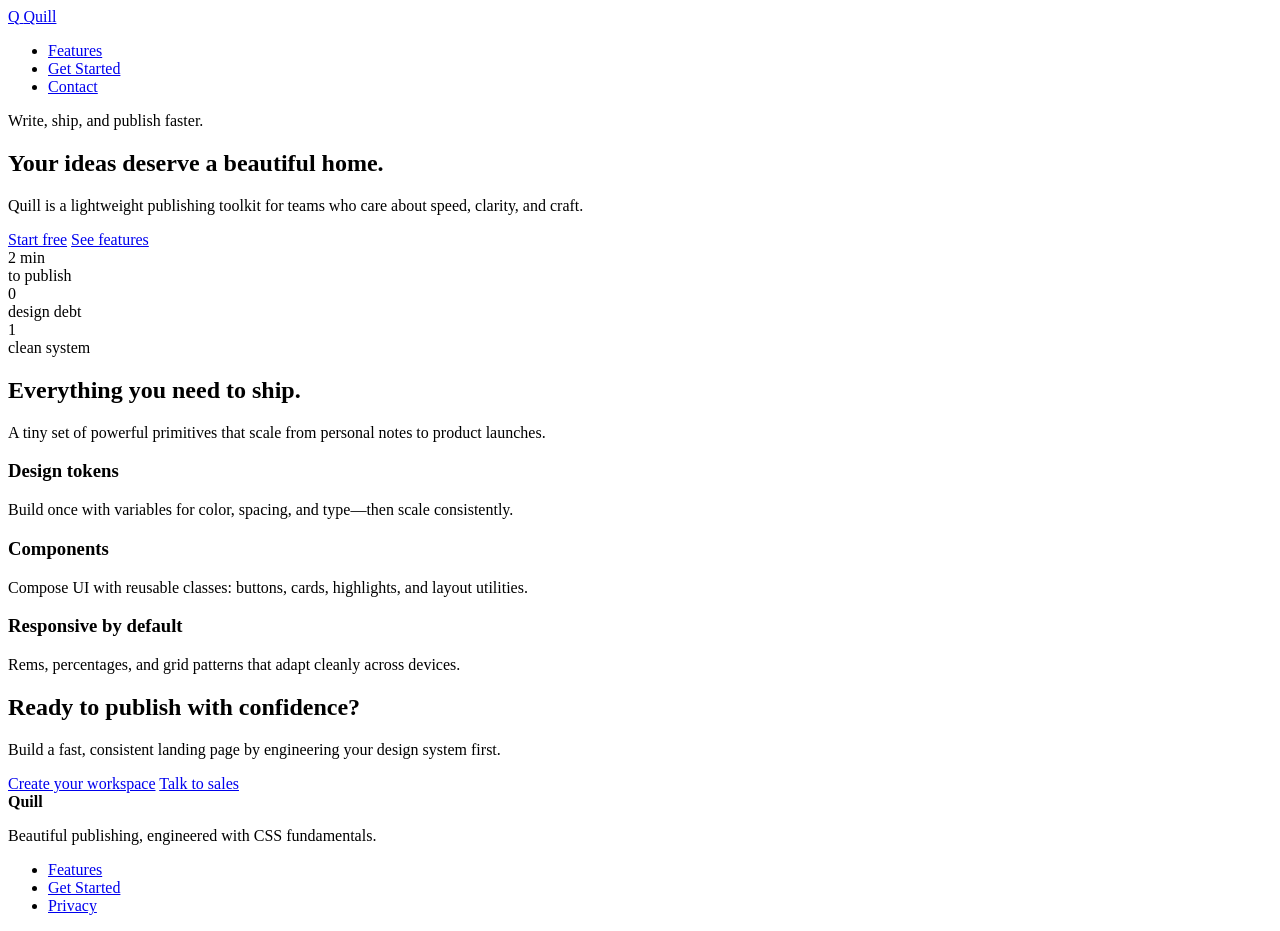
==== 12-capstone-quill-project/starter.html @ 8a32e7b4 "chore: project folder setup" ====
<!doctype html>
<html lang="en">
  <head>
    <meta charset="utf-8" />
    <meta name="viewport" content="width=device-width, initial-scale=1" />
    <title>Quill — Landing Page (Capstone)</title>

    <!-- Phase 2: Add Poppins from Google Fonts (keep or replace as you prefer) -->
    <!--
    <link rel="preconnect" href="https://fonts.googleapis.com" />
    <link rel="preconnect" href="https://fonts.gstatic.com" crossorigin />
    <link
      href="https://fonts.googleapis.com/css2?family=Poppins:wght@400;500;600;700;800&display=swap"
      rel="stylesheet"
    />
    -->

    <link rel="stylesheet" href="./style.css" />
  </head>
  <body>
    <!-- NAV -->
    <header class="site-header">
      <nav class="nav" aria-label="Primary">
        <a class="brand" href="#">
          <span class="brand__mark" aria-hidden="true">Q</span>
          <span class="brand__name">Quill</span>
        </a>

        <ul class="nav__links" role="list">
          <li><a class="nav__link" href="#features">Features</a></li>
          <li><a class="nav__link" href="#cta">Get Started</a></li>
          <li><a class="nav__link" href="#footer">Contact</a></li>
        </ul>
      </nav>
    </header>

    <main>
      <!-- HERO -->
      <section class="hero" aria-label="Hero">
        <div class="hero__inner">
          <p class="highlight">Write, ship, and publish faster.</p>
          <h1 class="hero__title">Your ideas deserve a beautiful home.</h1>
          <p class="hero__subtitle">
            Quill is a lightweight publishing toolkit for teams who care about
            speed, clarity, and craft.
          </p>

          <div class="hero__actions">
            <a class="btn btn--primary" href="#cta">Start free</a>
            <a class="btn btn--outline" href="#features">See features</a>
          </div>

          <div class="hero__meta" aria-label="Product highlights">
            <div class="stat">
              <div class="stat__value">2 min</div>
              <div class="stat__label">to publish</div>
            </div>
            <div class="stat">
              <div class="stat__value">0</div>
              <div class="stat__label">design debt</div>
            </div>
            <div class="stat">
              <div class="stat__value">1</div>
              <div class="stat__label">clean system</div>
            </div>
          </div>
        </div>
      </section>

      <!-- FEATURES -->
      <section id="features" class="features" aria-label="Features">
        <div class="features__inner">
          <header class="section-header">
            <h2 class="section-header__title">Everything you need to ship.</h2>
            <p class="section-header__subtitle">
              A tiny set of powerful primitives that scale from personal notes
              to product launches.
            </p>
          </header>

          <div class="feature-grid">
            <article class="feature">
              <h3 class="feature__title">Design tokens</h3>
              <p class="feature__desc">
                Build once with variables for color, spacing, and type—then
                scale consistently.
              </p>
            </article>

            <article class="feature">
              <h3 class="feature__title">Components</h3>
              <p class="feature__desc">
                Compose UI with reusable classes: buttons, cards, highlights,
                and layout utilities.
              </p>
            </article>

            <article class="feature">
              <h3 class="feature__title">Responsive by default</h3>
              <p class="feature__desc">
                Rems, percentages, and grid patterns that adapt cleanly across
                devices.
              </p>
            </article>
          </div>
        </div>
      </section>

      <!-- CTA -->
      <section id="cta" class="cta" aria-label="Call to action">
        <div class="cta__inner">
          <div class="cta-card">
            <div class="cta-card__content">
              <h2 class="cta-card__title">Ready to publish with confidence?</h2>
              <p class="cta-card__desc">
                Build a fast, consistent landing page by engineering your
                design system first.
              </p>
            </div>
            <div class="cta-card__actions">
              <a class="btn btn--primary" href="#">Create your workspace</a>
              <a class="btn btn--secondary" href="#">Talk to sales</a>
            </div>
          </div>
        </div>
      </section>
    </main>

    <!-- FOOTER -->
    <footer id="footer" class="footer">
      <div class="footer__inner">
        <div class="footer__brand">
          <strong>Quill</strong>
          <p>Beautiful publishing, engineered with CSS fundamentals.</p>
        </div>

        <ul class="footer__links" role="list">
          <li><a class="footer__link" href="#features">Features</a></li>
          <li><a class="footer__link" href="#cta">Get Started</a></li>
          <li><a class="footer__link" href="#">Privacy</a></li>
        </ul>
      </div>
    </footer>
  </body>
</html>
---- 12-capstone-quill-project/style.css ----
:root {
  /* Colors */
  --sky: #38bdf8; /* Sky Blue */
  --lavender: #a78bfa; /* Lavender */
  --pumpkin: #f97316; /* Pumpkin */
  --slate-950: #020617; /* Slate (dark) */
  --slate-900: #0f172a;
  --slate-700: #334155;
  --slate-200: #e2e8f0;
  --slate-50: #f8fafc;
  --white: #ffffff;

  /* Typography (use after Phase 2: html { font-size: 62.5%; }) */
  --font-sans: "Poppins", system-ui, -apple-system, Segoe UI, Roboto, Arial,
    sans-serif;

  /* Type Scale */
  --fs-900: 6.2rem; /* Hero title */
  --fs-800: 4.0rem; /* Section titles */
  --fs-700: 2.8rem; /* Card titles */
  --fs-600: 2.0rem; /* Body large */
  --fs-500: 1.6rem; /* Body */
  --fs-400: 1.4rem; /* Small */

  /* Line heights */
  --lh-tight: 1.1;
  --lh-snug: 1.25;
  --lh-normal: 1.5;
}
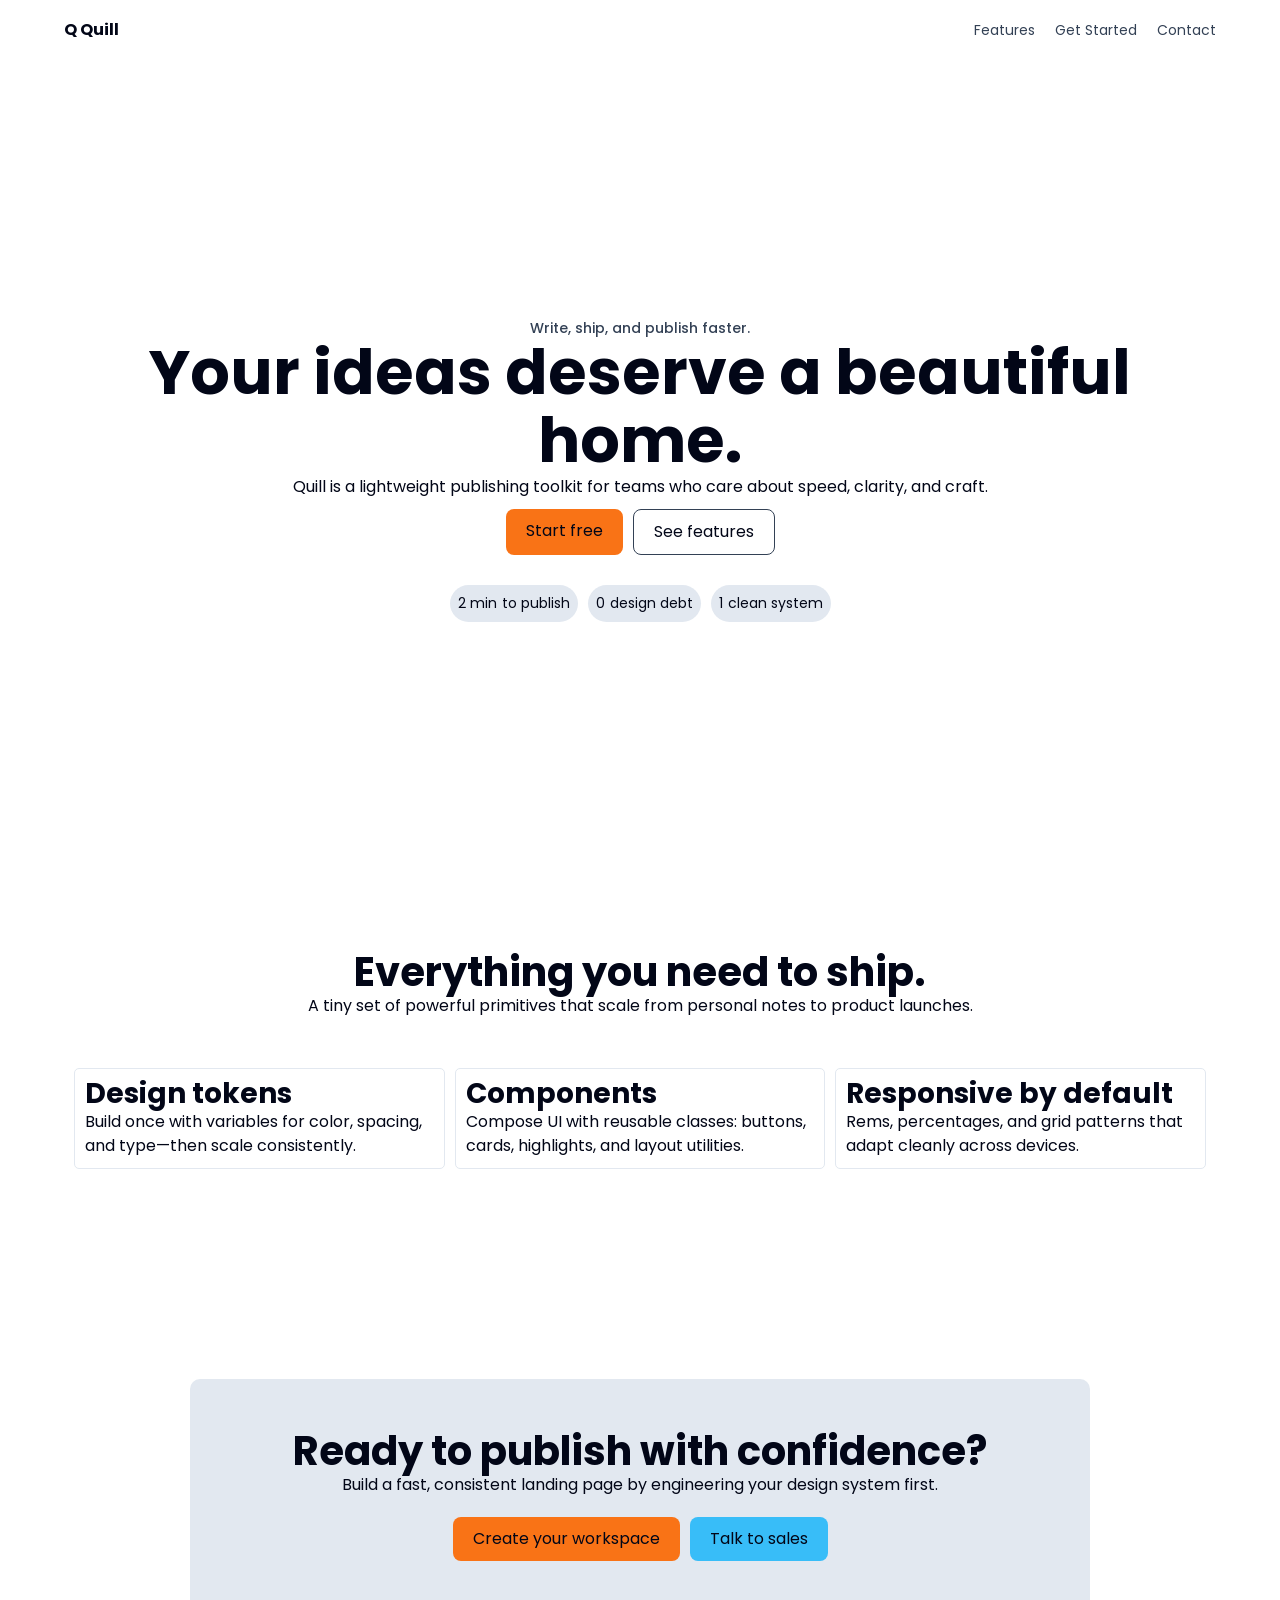
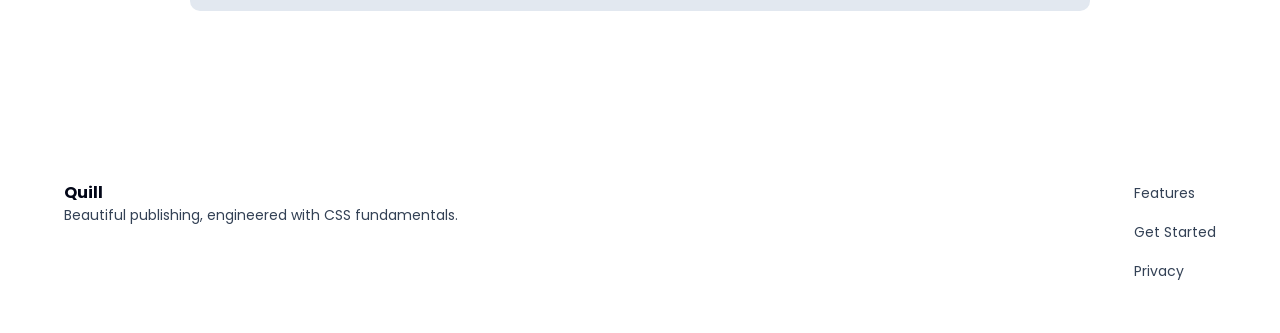
==== commit 8922f6e2: "feat: add landind page for quill" ====
--- a/12-capstone-quill-project/starter.html
+++ b/12-capstone-quill-project/starter.html
@@ -5,55 +5,46 @@
     <meta name="viewport" content="width=device-width, initial-scale=1" />
     <title>Quill — Landing Page (Capstone)</title>
 
-    <!-- Phase 2: Add Poppins from Google Fonts (keep or replace as you prefer) -->
-    <!--
-    <link rel="preconnect" href="https://fonts.googleapis.com" />
-    <link rel="preconnect" href="https://fonts.gstatic.com" crossorigin />
-    <link
-      href="https://fonts.googleapis.com/css2?family=Poppins:wght@400;500;600;700;800&display=swap"
-      rel="stylesheet"
-    />
-    -->
-
     <link rel="stylesheet" href="./style.css" />
   </head>
   <body>
-    <!-- NAV -->
-    <header class="site-header">
-      <nav class="nav" aria-label="Primary">
-        <a class="brand" href="#">
-          <span class="brand__mark" aria-hidden="true">Q</span>
-          <span class="brand__name">Quill</span>
-        </a>
-
-        <ul class="nav__links" role="list">
-          <li><a class="nav__link" href="#features">Features</a></li>
-          <li><a class="nav__link" href="#cta">Get Started</a></li>
-          <li><a class="nav__link" href="#footer">Contact</a></li>
-        </ul>
-      </nav>
-    </header>
-
-    <main>
-      <!-- HERO -->
-      <section class="hero" aria-label="Hero">
-        <div class="hero__inner">
-          <p class="highlight">Write, ship, and publish faster.</p>
-          <h1 class="hero__title">Your ideas deserve a beautiful home.</h1>
-          <p class="hero__subtitle">
-            Quill is a lightweight publishing toolkit for teams who care about
-            speed, clarity, and craft.
-          </p>
-
-          <div class="hero__actions">
-            <a class="btn btn--primary" href="#cta">Start free</a>
-            <a class="btn btn--outline" href="#features">See features</a>
-          </div>
-
-          <div class="hero__meta" aria-label="Product highlights">
-            <div class="stat">
-              <div class="stat__value">2 min</div>
-              <div class="stat__label">to publish</div>
+    <div class="container">
+      <!-- NAV -->
+      <header class="site-header">
+        <nav class="nav" aria-label="Primary">
+          <a class="brand" href="#">
+            <span class="brand__mark" aria-hidden="true">Q</span>
+            <span class="brand__name">Quill</span>
+          </a>
+          
+          <ul class="nav__links" role="list">
+            <li><a class="nav__link" href="#features">Features</a></li>
+            <li><a class="nav__link" href="#cta">Get Started</a></li>
+            <li><a class="nav__link" href="#footer">Contact</a></li>
+          </ul>
+        </nav>
+      </header>
+      
+      <main>
+        <!-- HERO -->
+        <section class="hero" aria-label="Hero">
+          <div class="hero__inner">
+            <p class="highlight">Write, ship, and publish faster.</p>
+            <h1 class="hero__title">Your ideas deserve a beautiful home.</h1>
+            <p class="hero__subtitle">
+              Quill is a lightweight publishing toolkit for teams who care about
+              speed, clarity, and craft.
+            </p>
+            
+            <div class="hero__actions">
+              <a class="btn btn--primary" href="#cta">Start free</a>
+              <a class="btn btn--outline" href="#features">See features</a>
+            </div>
+            
+            <div class="hero__meta" aria-label="Product highlights">
+              <div class="stat">
+                <div class="stat__value">2 min</div>
+                <div class="stat__label">to publish</div>
             </div>
             <div class="stat">
               <div class="stat__value">0</div>
@@ -77,7 +68,7 @@
               to product launches.
             </p>
           </header>
-
+          
           <div class="feature-grid">
             <article class="feature">
               <h3 class="feature__title">Design tokens</h3>
@@ -86,7 +77,7 @@
                 scale consistently.
               </p>
             </article>
-
+            
             <article class="feature">
               <h3 class="feature__title">Components</h3>
               <p class="feature__desc">
@@ -94,7 +85,7 @@
                 and layout utilities.
               </p>
             </article>
-
+            
             <article class="feature">
               <h3 class="feature__title">Responsive by default</h3>
               <p class="feature__desc">
@@ -105,7 +96,7 @@
           </div>
         </div>
       </section>
-
+      
       <!-- CTA -->
       <section id="cta" class="cta" aria-label="Call to action">
         <div class="cta__inner">
@@ -125,7 +116,7 @@
         </div>
       </section>
     </main>
-
+    
     <!-- FOOTER -->
     <footer id="footer" class="footer">
       <div class="footer__inner">
@@ -133,7 +124,7 @@
           <strong>Quill</strong>
           <p>Beautiful publishing, engineered with CSS fundamentals.</p>
         </div>
-
+        
         <ul class="footer__links" role="list">
           <li><a class="footer__link" href="#features">Features</a></li>
           <li><a class="footer__link" href="#cta">Get Started</a></li>
@@ -141,6 +132,7 @@
         </ul>
       </div>
     </footer>
+  </div>
   </body>
-</html>
-
+  </html>
+  
--- a/12-capstone-quill-project/style.css
+++ b/12-capstone-quill-project/style.css
@@ -1,3 +1,5 @@
+@import url('https://fonts.googleapis.com/css2?family=Poppins:ital,wght@0,100;0,200;0,300;0,400;0,500;0,600;0,700;0,800;0,900;1,100;1,200;1,300;1,400;1,500;1,600;1,700;1,800;1,900&display=swap');
+
 :root {
   /* Colors */
   --sky: #38bdf8; /* Sky Blue */
@@ -26,5 +28,245 @@
   --lh-tight: 1.1;
   --lh-snug: 1.25;
   --lh-normal: 1.5;
-}
-
+
+  /* nav */
+  --nav-height: 6rem;
+}
+
+
+/* --------- GLOBAL STYLES ---------*/
+*{
+  padding: 0;
+  margin: 0;
+  box-sizing: border-box;
+}
+
+html{
+  font-size: 62.5%;
+}
+
+body{
+  font-family: var(--font-sans);
+  line-height: var(--lh-normal);
+  color: var(--slate-950);
+  font-size: var(--fs-500);
+}
+
+
+h1, h2, h3, h4{
+  line-height: var(--lh-tight);
+}
+
+h1{
+  font-size: var(--fs-900);
+}
+
+h2{
+  font-size: var(--fs-800);
+}
+
+h3{
+  font-size: var(--fs-700);
+}
+
+/* OTHER STYLES */
+.container{
+  width: 90%;
+  max-width: 1200px;
+  margin: 0 auto;
+}
+
+/* --------- HEADER STYLES ---------*/
+.site-header{
+  height: var(--nav-height);
+}
+
+.nav{
+  height: 100%;
+  display: flex;
+  justify-content: space-between;
+  align-items: center;
+}
+
+.brand{
+  text-decoration: none;
+  color: var(--slate-950);
+  font-weight: bold;
+}
+
+.nav__links{
+  list-style: none;
+  display: flex;
+  gap: 2rem;
+}
+
+.nav__links .nav__link{
+  text-decoration: none;
+  color: var(--slate-700);
+  font-size: var(--fs-400);
+}
+
+
+/* --------- HERO STYLES ---------*/
+.hero{
+  height: calc(100vh - var(--nav-height));
+  display: flex;
+}
+
+.hero__inner{
+  display: flex;
+  flex-direction: column;
+  justify-content: center;
+}
+
+.hero__title, .highlight{
+  text-align: center;
+}
+
+.highlight{
+  font-size: var(--fs-400);
+  color: var(--slate-700);
+
+  font-weight: 500;
+}
+
+.hero__subtitle{
+  text-align: center;
+}
+
+.hero__actions{
+  display: flex;
+  justify-content: center;
+  padding: 1rem 0;
+  gap: 1rem;
+}
+
+.hero__meta{
+  display: flex;
+  justify-content: center;
+  gap: 1rem;
+}
+
+.stat{
+  display: flex;
+  background-color: var(--slate-200);
+  gap: 0.5rem;
+  padding: 0.8rem;
+  border-radius: 3rem;
+  font-size: var(--fs-400);
+  margin: 2rem 0;
+}
+
+/* --------- FEATURES STYLES ---------*/
+.features{
+  padding: 5rem 0;
+}
+
+.features__inner{
+  display: flex;
+  flex-direction: column;
+  gap: 1rem;
+}
+
+.features__inner .section-header{
+  text-align: center;
+}
+
+.feature-grid{
+  display: grid;
+  grid-template-columns: repeat(3, 1fr);
+  padding: 4rem 1rem;
+  gap: 1rem;
+}
+
+.feature{
+  padding: 1rem;
+  border: 1px solid var(--slate-200);
+  border-radius: 5px;
+}
+
+
+/* --------- CTA STYLES ---------*/
+.cta{
+  padding: 10rem 0;
+}
+
+.cta__inner{
+  padding: 2rem 0;
+  display: flex;
+  justify-content: center;
+}
+
+.cta-card{
+  max-width: 900px;
+  width: 90%;
+  background-color: var(--slate-200);
+  padding: 5rem;
+  display: flex;
+  justify-content: center;
+  flex-direction: column;
+  gap: 2rem;
+  border-radius: 1rem;
+}
+.cta-card__content{
+  text-align: center;
+}
+
+.cta-card__actions{
+  display: flex;
+  justify-content: center;
+  gap: 1rem;
+}
+
+/* --------- FOOTER STYLES ---------*/
+.footer{
+  padding: 5rem 0;
+}
+
+.footer__inner{
+  display: flex;
+  justify-content: space-between;
+}
+
+.footer__brand p{
+  font-size: var(--fs-400);
+  color: var(--slate-700);
+}
+
+.footer__links{
+  list-style: none;
+  display: flex;
+  flex-direction: column;
+  gap: 1.5rem;
+}
+
+.footer__link{
+  text-decoration: none;
+  cursor: pointer;
+  color: var(--slate-700);
+  font-size: var(--fs-400);
+}
+
+/* --------- COMPONENT STYLES ---------*/
+.btn{
+  display: inline-block;
+  cursor: pointer;
+  text-decoration: none;
+  padding: 1rem 2rem;
+  border-radius: 0.8rem;
+}
+
+.btn--primary{
+  background-color: var(--pumpkin);
+  color: var(--slate-950);
+}
+
+.btn--secondary{
+  background-color:var(--sky);
+  color: var(--slate-950);
+}
+
+.btn--outline{
+  color: var(--slate-950);
+  border: 1px solid var(--slate-700);
+}
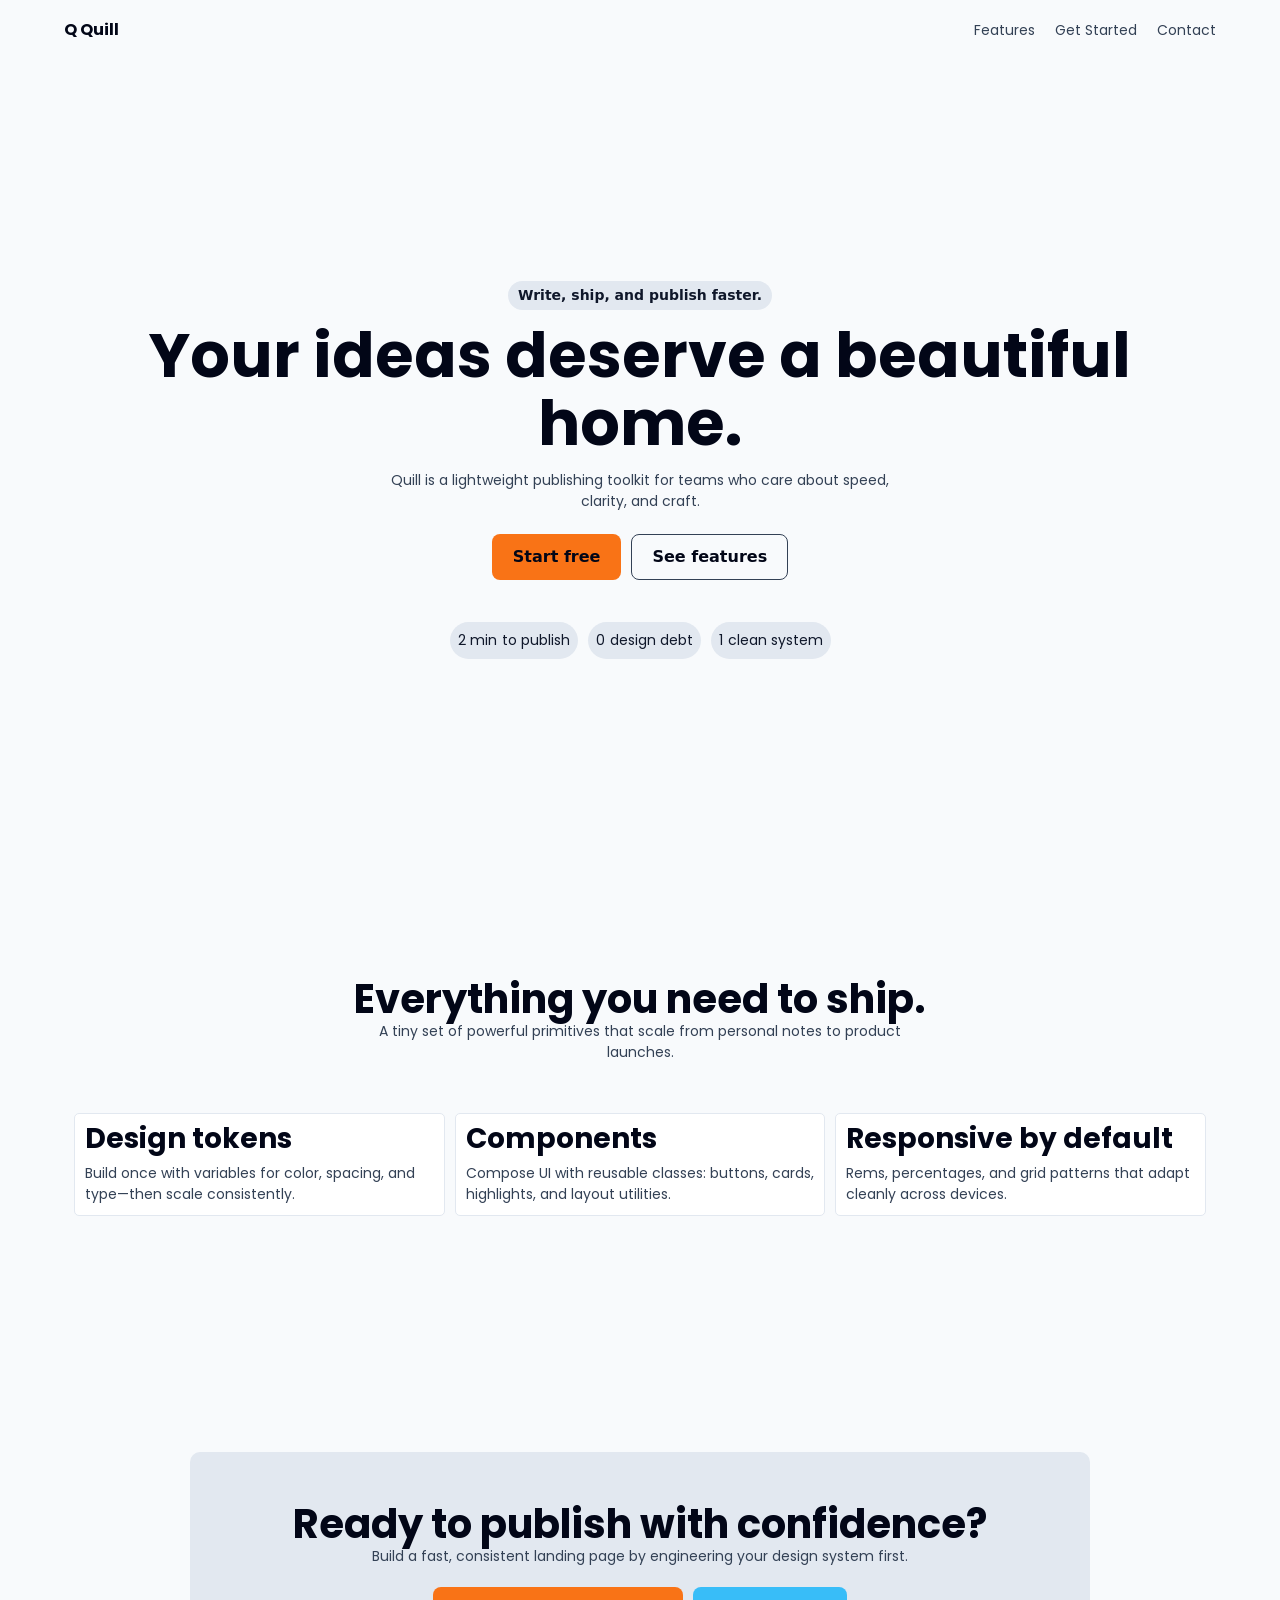
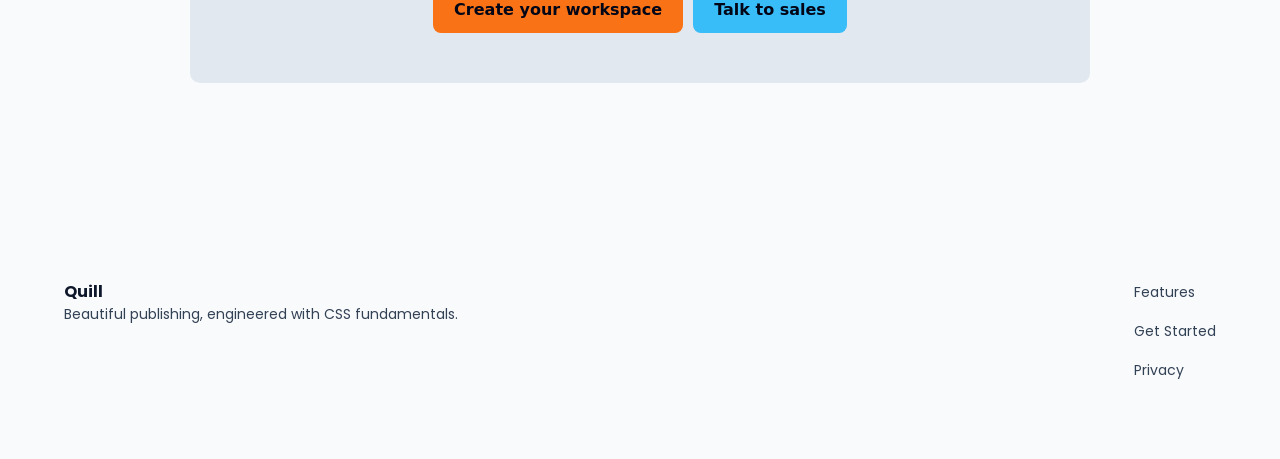
==== commit a9bd3d7b: "refactor: update capstone to use the correct workflow" ====
--- a/12-capstone-quill-project/starter.html
+++ b/12-capstone-quill-project/starter.html
@@ -4,6 +4,18 @@
     <meta charset="utf-8" />
     <meta name="viewport" content="width=device-width, initial-scale=1" />
     <title>Quill — Landing Page (Capstone)</title>
+
+    <!--
+      Professional font loading workflow:
+      - Prefer <link> over CSS @import so the browser can fetch the font earlier.
+      - preconnect helps speed up the initial TLS handshake.
+    -->
+    <link rel="preconnect" href="https://fonts.googleapis.com" />
+    <link rel="preconnect" href="https://fonts.gstatic.com" crossorigin />
+    <link
+      href="https://fonts.googleapis.com/css2?family=Poppins:wght@400;500;600;700;800&display=swap"
+      rel="stylesheet"
+    />
 
     <link rel="stylesheet" href="./style.css" />
   </head>
@@ -45,18 +57,18 @@
               <div class="stat">
                 <div class="stat__value">2 min</div>
                 <div class="stat__label">to publish</div>
-            </div>
-            <div class="stat">
-              <div class="stat__value">0</div>
-              <div class="stat__label">design debt</div>
-            </div>
-            <div class="stat">
-              <div class="stat__value">1</div>
-              <div class="stat__label">clean system</div>
+              </div>
+              <div class="stat">
+                <div class="stat__value">0</div>
+                <div class="stat__label">design debt</div>
+              </div>
+              <div class="stat">
+                <div class="stat__value">1</div>
+                <div class="stat__label">clean system</div>
+              </div>
             </div>
           </div>
-        </div>
-      </section>
+        </section>
 
       <!-- FEATURES -->
       <section id="features" class="features" aria-label="Features">
--- a/12-capstone-quill-project/style.css
+++ b/12-capstone-quill-project/style.css
@@ -1,4 +1,8 @@
-@import url('https://fonts.googleapis.com/css2?family=Poppins:ital,wght@0,100;0,200;0,300;0,400;0,500;0,600;0,700;0,800;0,900;1,100;1,200;1,300;1,400;1,500;1,600;1,700;1,800;1,900&display=swap');
+/*
+  Professional workflow note:
+  - Load web fonts via <link> in the HTML <head> (see starter.html).
+  - Avoid CSS @import for fonts because it typically delays fetching.
+*/
 
 :root {
   /* Colors */
@@ -16,11 +20,15 @@
   --font-sans: "Poppins", system-ui, -apple-system, Segoe UI, Roboto, Arial,
     sans-serif;
 
-  /* Type Scale */
-  --fs-900: 6.2rem; /* Hero title */
-  --fs-800: 4.0rem; /* Section titles */
-  --fs-700: 2.8rem; /* Card titles */
-  --fs-600: 2.0rem; /* Body large */
+  /*
+    Responsive type scale (tokens):
+    - These are "intent" sizes (hero, section title, etc.), not "device" sizes.
+    - clamp(min, fluid, max) gives you smooth scaling without many breakpoints.
+  */
+  --fs-900: clamp(3.6rem, 4.6vw + 1rem, 6.2rem); /* Hero title */
+  --fs-800: clamp(2.6rem, 2.8vw + 1rem, 4rem); /* Section titles */
+  --fs-700: clamp(2rem, 1.6vw + 1rem, 2.8rem); /* Card titles */
+  --fs-600: clamp(1.8rem, 0.6vw + 1.6rem, 2rem); /* Body large */
   --fs-500: 1.6rem; /* Body */
   --fs-400: 1.4rem; /* Small */
 
@@ -31,6 +39,17 @@
 
   /* nav */
   --nav-height: 6rem;
+
+  /* Readability: comfortable line-length for paragraphs */
+  --measure: 60ch;
+
+  /* Responsive spacing helpers (used for big vertical rhythm) */
+  --space-section: clamp(4rem, 6vw, 8rem);
+  --space-cta: clamp(5rem, 8vw, 10rem);
+  --space-card: clamp(2rem, 4vw, 5rem);
+
+  /* Small elevation token for hover polish */
+  --shadow-sm: 0 10px 25px rgba(2, 6, 23, 0.1);
 }
 
 
@@ -46,15 +65,27 @@
 }
 
 body{
+  /*
+    Global typography defaults live here:
+    - Components should inherit most text styles.
+    - Only override per-component when you truly need a different look.
+  */
   font-family: var(--font-sans);
   line-height: var(--lh-normal);
-  color: var(--slate-950);
+  color: var(--slate-900);
   font-size: var(--fs-500);
-}
-
+  background: var(--slate-50);
+}
+
+/* Sensible defaults for media/content (even if this project has no images yet) */
+img{
+  max-width: 100%;
+  display: block;
+}
 
 h1, h2, h3, h4{
   line-height: var(--lh-tight);
+  color: var(--slate-950);
 }
 
 h1{
@@ -86,6 +117,7 @@
   display: flex;
   justify-content: space-between;
   align-items: center;
+  gap: 1.6rem;
 }
 
 .brand{
@@ -100,43 +132,67 @@
   gap: 2rem;
 }
 
-.nav__links .nav__link{
+.nav__link{
   text-decoration: none;
   color: var(--slate-700);
   font-size: var(--fs-400);
+}
+
+.nav__link:hover{
+  color: var(--slate-950);
+}
+
+.nav__link:focus-visible{
+  outline: 3px solid var(--sky);
+  outline-offset: 3px;
+  border-radius: 0.6rem;
 }
 
 
 /* --------- HERO STYLES ---------*/
 .hero{
-  height: calc(100vh - var(--nav-height));
-  display: flex;
+  /*
+    Use min-height for text-heavy sections:
+    - height is a hard ceiling and can cause overflow when text wraps.
+    - min-height keeps the "above the fold" feel but still allows growth.
+  */
+  min-height: calc(100vh - var(--nav-height));
+  display: flex;
+  padding-block: var(--space-section);
 }
 
 .hero__inner{
   display: flex;
   flex-direction: column;
   justify-content: center;
-}
-
-.hero__title, .highlight{
+  align-items: center;
   text-align: center;
+  gap: 1.2rem;
 }
 
 .highlight{
-  font-size: var(--fs-400);
-  color: var(--slate-700);
-
-  font-weight: 500;
+  /*
+    Component mindset:
+    This should still look like a "highlight" even if you move it elsewhere.
+  */
+  font-size: var(--fs-400);
+  color: var(--slate-900);
+  background-color: var(--slate-200);
+  font-weight: 600;
+  padding: 0.4rem 1rem;
+  border-radius: 999px;
 }
 
 .hero__subtitle{
-  text-align: center;
+  max-width: var(--measure);
+  color: var(--slate-700);
+  font-size: var(--fs-400);
 }
 
 .hero__actions{
   display: flex;
   justify-content: center;
+  flex-wrap: wrap;
   padding: 1rem 0;
   gap: 1rem;
 }
@@ -144,6 +200,7 @@
 .hero__meta{
   display: flex;
   justify-content: center;
+  flex-wrap: wrap;
   gap: 1rem;
 }
 
@@ -155,11 +212,13 @@
   border-radius: 3rem;
   font-size: var(--fs-400);
   margin: 2rem 0;
+  flex-wrap: wrap;
+  justify-content: center;
 }
 
 /* --------- FEATURES STYLES ---------*/
 .features{
-  padding: 5rem 0;
+  padding: var(--space-section) 0;
 }
 
 .features__inner{
@@ -172,9 +231,21 @@
   text-align: center;
 }
 
+
+.section-header__subtitle{
+  max-width: var(--measure);
+  margin-inline: auto;
+  color: var(--slate-700);
+  font-size: var(--fs-400);
+}
+
 .feature-grid{
   display: grid;
-  grid-template-columns: repeat(3, 1fr);
+  /*
+    Responsive grid without breakpoints:
+    - Cards will wrap when they can no longer fit at the minimum width.
+  */
+  grid-template-columns: repeat(auto-fit, minmax(24rem, 1fr));
   padding: 4rem 1rem;
   gap: 1rem;
 }
@@ -183,12 +254,19 @@
   padding: 1rem;
   border: 1px solid var(--slate-200);
   border-radius: 5px;
+  background: var(--white);
+}
+
+.feature__desc{
+  color: var(--slate-700);
+  margin-top: 0.8rem;
+  font-size: var(--fs-400);
 }
 
 
 /* --------- CTA STYLES ---------*/
 .cta{
-  padding: 10rem 0;
+  padding: var(--space-cta) 0;
 }
 
 .cta__inner{
@@ -201,7 +279,7 @@
   max-width: 900px;
   width: 90%;
   background-color: var(--slate-200);
-  padding: 5rem;
+  padding: var(--space-card);
   display: flex;
   justify-content: center;
   flex-direction: column;
@@ -212,25 +290,37 @@
   text-align: center;
 }
 
+.cta-card__desc{
+  max-width: var(--measure);
+  margin-inline: auto;
+  color: var(--slate-700);
+  font-size: var(--fs-400);
+}
+
 .cta-card__actions{
   display: flex;
   justify-content: center;
+  flex-wrap: wrap;
   gap: 1rem;
 }
 
 /* --------- FOOTER STYLES ---------*/
 .footer{
-  padding: 5rem 0;
+  padding: var(--space-section) 0;
 }
 
 .footer__inner{
   display: flex;
   justify-content: space-between;
+  align-items: flex-start;
+  gap: 2.4rem;
+  flex-wrap: wrap;
 }
 
 .footer__brand p{
   font-size: var(--fs-400);
   color: var(--slate-700);
+  max-width: 45ch;
 }
 
 .footer__links{
@@ -249,11 +339,19 @@
 
 /* --------- COMPONENT STYLES ---------*/
 .btn{
+  /*
+    Button component best practice:
+    - Base class defines structure + accessibility-friendly defaults.
+    - Variants only change colors/borders (not layout).
+  */
   display: inline-block;
   cursor: pointer;
   text-decoration: none;
   padding: 1rem 2rem;
   border-radius: 0.8rem;
+  font-weight: 600;
+  border: 1px solid transparent;
+  transition: transform 150ms ease, box-shadow 150ms ease, background-color 150ms ease, color 150ms ease, border-color 150ms ease;
 }
 
 .btn--primary{
@@ -268,5 +366,54 @@
 
 .btn--outline{
   color: var(--slate-950);
-  border: 1px solid var(--slate-700);
-}+  border-color: var(--slate-700);
+  background: transparent;
+}
+
+/* Button interaction states (this is where UIs start to feel "real") */
+.btn:hover{
+  transform: translateY(-1px);
+  box-shadow: var(--shadow-sm);
+}
+
+.btn:active{
+  transform: translateY(0);
+  box-shadow: none;
+}
+
+.btn:focus-visible{
+  outline: 3px solid var(--lavender);
+  outline-offset: 3px;
+}
+
+.btn--primary:hover,
+.btn--secondary:hover{
+  filter: brightness(0.95);
+}
+
+.btn--outline:hover{
+  background-color: var(--slate-200);
+}
+
+/* --------- RESPONSIVE TWEAKS (minimal, because tokens do most of the work) ---------*/
+@media (max-width: 48em){
+  /* 48em ≈ 768px. Using em keeps breakpoints more resilient to user font-size changes. */
+  .nav{
+    flex-wrap: wrap;
+    justify-content: center;
+  }
+
+  .nav__links{
+    flex-wrap: wrap;
+    justify-content: center;
+  }
+
+  .footer__inner{
+    justify-content: center;
+    text-align: center;
+  }
+
+  .footer__links{
+    align-items: center;
+  }
+}
